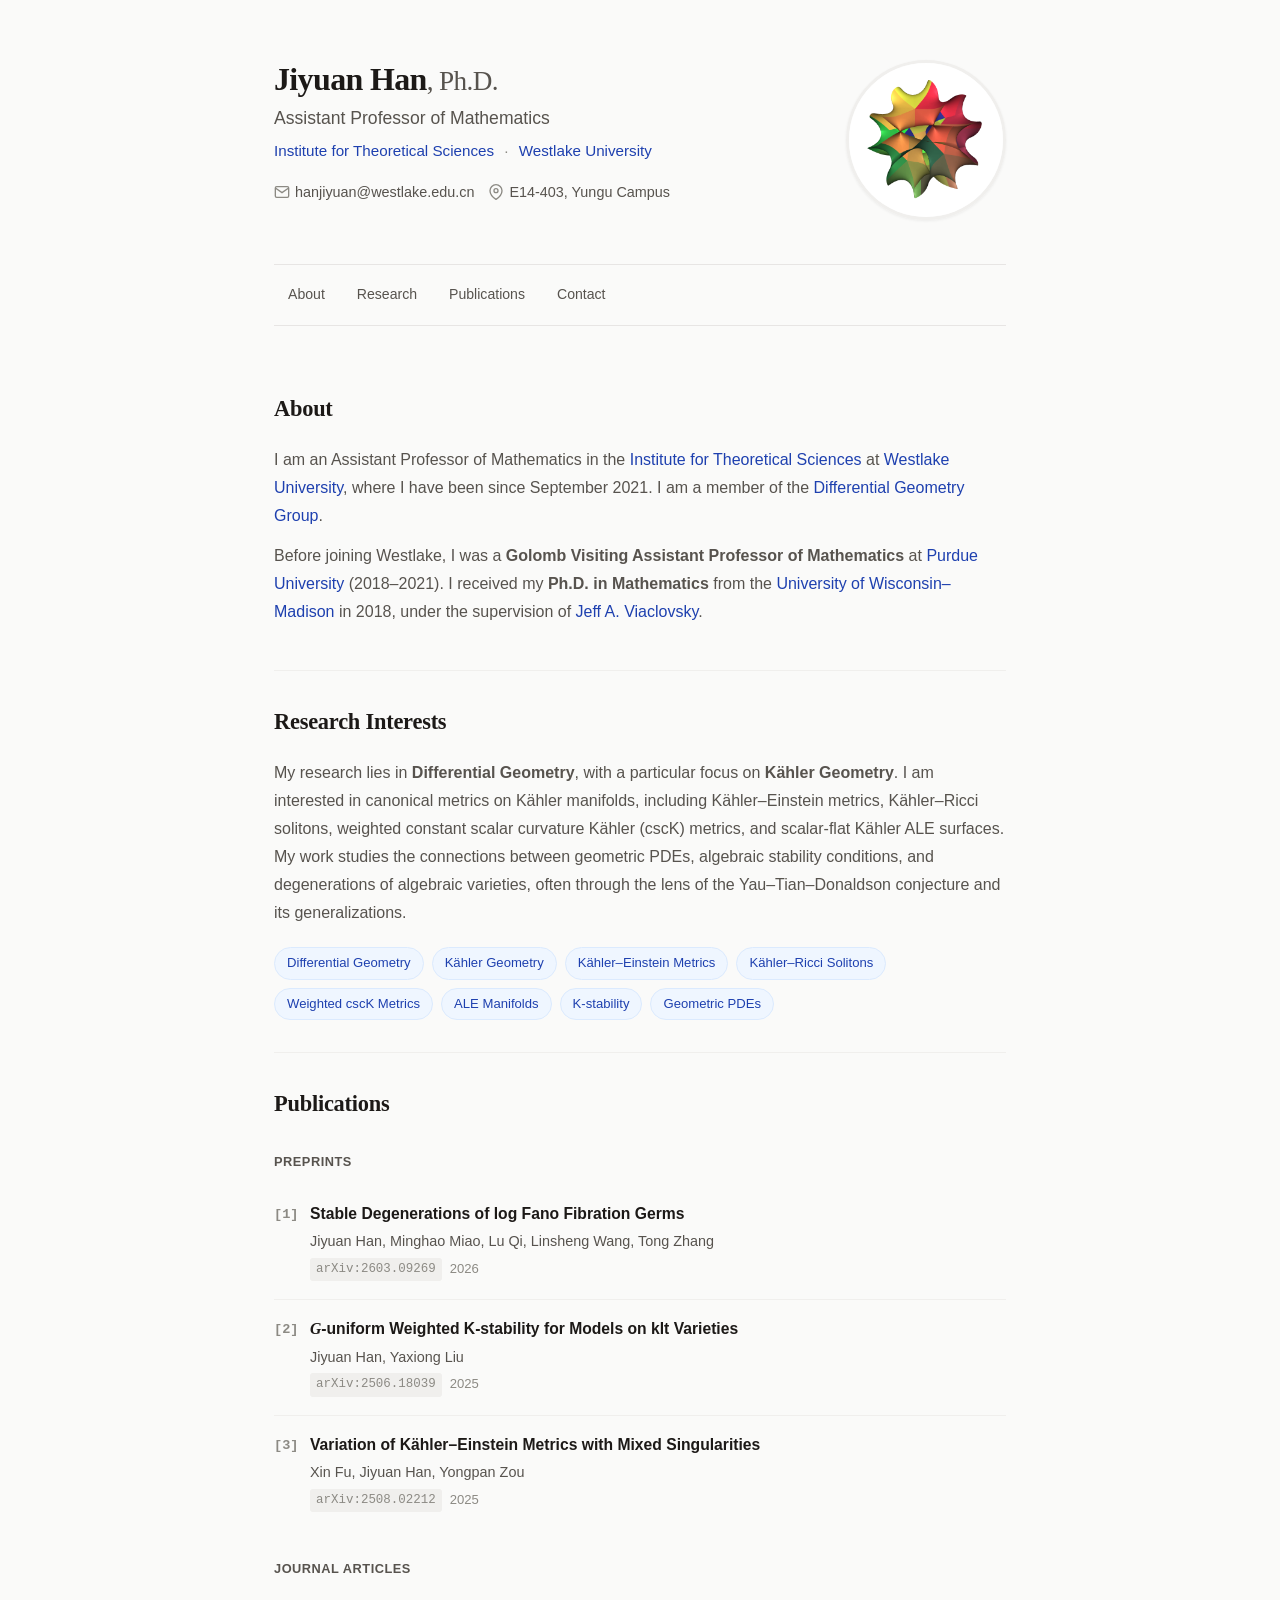
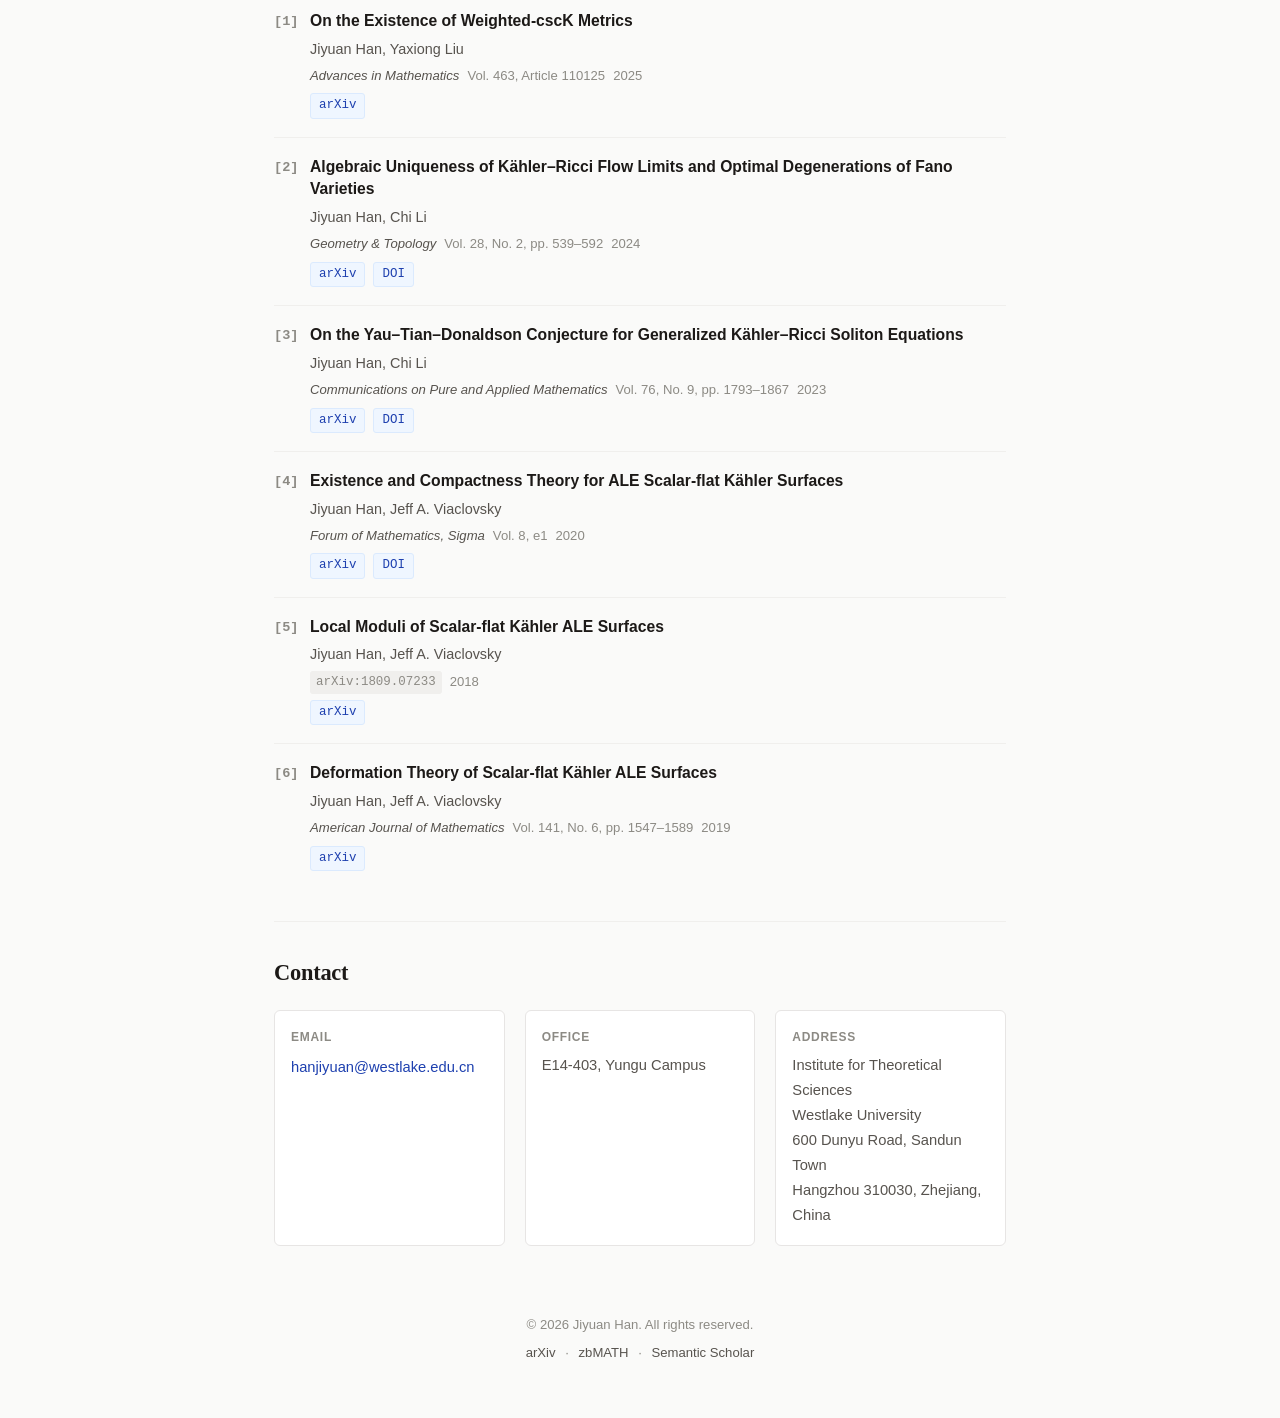
==== index.html @ f7e708d5 "Initial commit: academic website for Jiyuan Han" ====
<!DOCTYPE html>
<html lang="en">
<head>
    <meta charset="UTF-8">
    <meta name="viewport" content="width=device-width, initial-scale=1.0">
    <meta name="description" content="Jiyuan Han — Assistant Professor of Mathematics at Westlake University. Research in Differential Geometry and Kähler Geometry.">
    <meta name="author" content="Jiyuan Han">
    <title>Jiyuan Han — Westlake University</title>
    <link rel="stylesheet" href="assets/css/style.css">
    <link rel="icon" type="image/png" href="data:image/svg+xml,<svg xmlns='http://www.w3.org/2000/svg' viewBox='0 0 100 100'><text y='.9em' font-size='90'>🔬</text></svg>">
</head>
<body>
    <div class="container">
        <!-- Header -->
        <header class="header">
            <div class="header-content">
                <div class="header-text">
                    <h1>Jiyuan Han<span class="phd">, Ph.D.</span></h1>
                    <p class="title">Assistant Professor of Mathematics</p>
                    <p class="affiliation">
                        <a href="https://its.westlake.edu.cn/" target="_blank" rel="noopener">Institute for Theoretical Sciences</a>
                        <span class="separator">·</span>
                        <a href="https://en.westlake.edu.cn/" target="_blank" rel="noopener">Westlake University</a>
                    </p>
                    <div class="contact-links">
                        <a href="mailto:hanjiyuan@westlake.edu.cn" class="contact-item">
                            <svg width="16" height="16" viewBox="0 0 24 24" fill="none" stroke="currentColor" stroke-width="2"><path d="M4 4h16c1.1 0 2 .9 2 2v12c0 1.1-.9 2-2 2H4c-1.1 0-2-.9-2-2V6c0-1.1.9-2 2-2z"/><polyline points="22,6 12,13 2,6"/></svg>
                            hanjiyuan@westlake.edu.cn
                        </a>
                        <span class="contact-item">
                            <svg width="16" height="16" viewBox="0 0 24 24" fill="none" stroke="currentColor" stroke-width="2"><path d="M21 10c0 7-9 13-9 13s-9-6-9-13a9 9 0 0 1 18 0z"/><circle cx="12" cy="10" r="3"/></svg>
                            E14-403, Yungu Campus
                        </span>
                    </div>
                </div>
                <div class="header-photo">
                    <img src="assets/images/calabi-yau.jpg" alt="Calabi-Yau quintic manifold — a 2D cross-section of the real 6D manifold, visualized by Andrew J. Hanson" width="180" height="180">
                </div>
            </div>
        </header>

        <!-- Navigation -->
        <nav class="nav">
            <a href="#about">About</a>
            <a href="#research">Research</a>
            <a href="#publications">Publications</a>
            <a href="#contact">Contact</a>
        </nav>

        <!-- About -->
        <section id="about">
            <h2>About</h2>
            <p>
                I am an Assistant Professor of Mathematics in the
                <a href="https://its.westlake.edu.cn/" target="_blank" rel="noopener">Institute for Theoretical Sciences</a>
                at <a href="https://en.westlake.edu.cn/" target="_blank" rel="noopener">Westlake University</a>,
                where I have been since September 2021. I am a member of the
                <a href="https://its.westlake.edu.cn/Research/Fields/Differential_Geometry.htm" target="_blank" rel="noopener">Differential Geometry Group</a>.
            </p>
            <p>
                Before joining Westlake, I was a <strong>Golomb Visiting Assistant Professor of Mathematics</strong>
                at <a href="https://www.purdue.edu/" target="_blank" rel="noopener">Purdue University</a> (2018–2021).
                I received my <strong>Ph.D. in Mathematics</strong> from the
                <a href="https://www.wisc.edu/" target="_blank" rel="noopener">University of Wisconsin–Madison</a> in 2018,
                under the supervision of <a href="https://sites.google.com/view/jeffviaclovsky" target="_blank" rel="noopener">Jeff A. Viaclovsky</a>.
            </p>
        </section>

        <!-- Research Interests -->
        <section id="research">
            <h2>Research Interests</h2>
            <p>
                My research lies in <strong>Differential Geometry</strong>, with a particular focus on
                <strong>Kähler Geometry</strong>. I am interested in canonical metrics on Kähler manifolds,
                including Kähler–Einstein metrics, Kähler–Ricci solitons, weighted constant scalar curvature
                Kähler (cscK) metrics, and scalar-flat Kähler ALE surfaces. My work studies the connections
                between geometric PDEs, algebraic stability conditions, and degenerations of algebraic varieties,
                often through the lens of the Yau–Tian–Donaldson conjecture and its generalizations.
            </p>
            <div class="keywords">
                <span>Differential Geometry</span>
                <span>Kähler Geometry</span>
                <span>Kähler–Einstein Metrics</span>
                <span>Kähler–Ricci Solitons</span>
                <span>Weighted cscK Metrics</span>
                <span>ALE Manifolds</span>
                <span>K-stability</span>
                <span>Geometric PDEs</span>
            </div>
        </section>

        <!-- Publications -->
        <section id="publications">
            <h2>Publications</h2>

            <h3>Preprints</h3>
            <ol class="pubs">
                <li class="pub">
                    <div class="pub-title">
                        <a href="https://arxiv.org/abs/2603.09269" target="_blank" rel="noopener">Stable Degenerations of log Fano Fibration Germs</a>
                    </div>
                    <div class="pub-authors">
                        Jiyuan Han, Minghao Miao, Lu Qi, Linsheng Wang, Tong Zhang
                    </div>
                    <div class="pub-meta">
                        <span class="pub-tag">arXiv:2603.09269</span>
                        <span>2026</span>
                    </div>
                </li>
                <li class="pub">
                    <div class="pub-title">
                        <a href="https://arxiv.org/abs/2506.18039" target="_blank" rel="noopener">
                            <span class="math-stylized">G</span>-uniform Weighted K-stability for Models on klt Varieties
                        </a>
                    </div>
                    <div class="pub-authors">
                        Jiyuan Han, Yaxiong Liu
                    </div>
                    <div class="pub-meta">
                        <span class="pub-tag">arXiv:2506.18039</span>
                        <span>2025</span>
                    </div>
                </li>
                <li class="pub">
                    <div class="pub-title">
                        <a href="https://arxiv.org/abs/2508.02212" target="_blank" rel="noopener">Variation of Kähler–Einstein Metrics with Mixed Singularities</a>
                    </div>
                    <div class="pub-authors">
                        Xin Fu, Jiyuan Han, Yongpan Zou
                    </div>
                    <div class="pub-meta">
                        <span class="pub-tag">arXiv:2508.02212</span>
                        <span>2025</span>
                    </div>
                </li>
            </ol>

            <h3>Journal Articles</h3>
            <ol class="pubs">
                <li class="pub">
                    <div class="pub-title">
                        <a href="https://arxiv.org/abs/2406.10939" target="_blank" rel="noopener">On the Existence of Weighted-cscK Metrics</a>
                    </div>
                    <div class="pub-authors">
                        Jiyuan Han, Yaxiong Liu
                    </div>
                    <div class="pub-meta">
                        <span class="pub-journal">Advances in Mathematics</span>
                        <span>Vol. 463, Article 110125</span>
                        <span>2025</span>
                    </div>
                    <div class="pub-links">
                        <a href="https://arxiv.org/abs/2406.10939" target="_blank" rel="noopener" class="pub-link">arXiv</a>
                    </div>
                </li>
                <li class="pub">
                    <div class="pub-title">
                        <a href="https://arxiv.org/abs/2009.01010" target="_blank" rel="noopener">Algebraic Uniqueness of Kähler–Ricci Flow Limits and Optimal Degenerations of Fano Varieties</a>
                    </div>
                    <div class="pub-authors">
                        Jiyuan Han, Chi Li
                    </div>
                    <div class="pub-meta">
                        <span class="pub-journal">Geometry &amp; Topology</span>
                        <span>Vol. 28, No. 2, pp. 539–592</span>
                        <span>2024</span>
                    </div>
                    <div class="pub-links">
                        <a href="https://arxiv.org/abs/2009.01010" target="_blank" rel="noopener" class="pub-link">arXiv</a>
                        <a href="https://doi.org/10.2140/gt.2024.28.539" target="_blank" rel="noopener" class="pub-link">DOI</a>
                    </div>
                </li>
                <li class="pub">
                    <div class="pub-title">
                        <a href="https://arxiv.org/abs/2006.00903" target="_blank" rel="noopener">On the Yau–Tian–Donaldson Conjecture for Generalized Kähler–Ricci Soliton Equations</a>
                    </div>
                    <div class="pub-authors">
                        Jiyuan Han, Chi Li
                    </div>
                    <div class="pub-meta">
                        <span class="pub-journal">Communications on Pure and Applied Mathematics</span>
                        <span>Vol. 76, No. 9, pp. 1793–1867</span>
                        <span>2023</span>
                    </div>
                    <div class="pub-links">
                        <a href="https://arxiv.org/abs/2006.00903" target="_blank" rel="noopener" class="pub-link">arXiv</a>
                        <a href="https://doi.org/10.1002/cpa.22053" target="_blank" rel="noopener" class="pub-link">DOI</a>
                    </div>
                </li>
                <li class="pub">
                    <div class="pub-title">
                        <a href="https://arxiv.org/abs/1901.05611" target="_blank" rel="noopener">Existence and Compactness Theory for ALE Scalar-flat Kähler Surfaces</a>
                    </div>
                    <div class="pub-authors">
                        Jiyuan Han, Jeff A. Viaclovsky
                    </div>
                    <div class="pub-meta">
                        <span class="pub-journal">Forum of Mathematics, Sigma</span>
                        <span>Vol. 8, e1</span>
                        <span>2020</span>
                    </div>
                    <div class="pub-links">
                        <a href="https://arxiv.org/abs/1901.05611" target="_blank" rel="noopener" class="pub-link">arXiv</a>
                        <a href="https://doi.org/10.1017/fms.2019.42" target="_blank" rel="noopener" class="pub-link">DOI</a>
                    </div>
                </li>
                <li class="pub">
                    <div class="pub-title">
                        <a href="https://arxiv.org/abs/1809.07233" target="_blank" rel="noopener">Local Moduli of Scalar-flat Kähler ALE Surfaces</a>
                    </div>
                    <div class="pub-authors">
                        Jiyuan Han, Jeff A. Viaclovsky
                    </div>
                    <div class="pub-meta">
                        <span class="pub-tag">arXiv:1809.07233</span>
                        <span>2018</span>
                    </div>
                    <div class="pub-links">
                        <a href="https://arxiv.org/abs/1809.07233" target="_blank" rel="noopener" class="pub-link">arXiv</a>
                    </div>
                </li>
                <li class="pub">
                    <div class="pub-title">
                        <a href="https://arxiv.org/abs/1605.05267" target="_blank" rel="noopener">Deformation Theory of Scalar-flat Kähler ALE Surfaces</a>
                    </div>
                    <div class="pub-authors">
                        Jiyuan Han, Jeff A. Viaclovsky
                    </div>
                    <div class="pub-meta">
                        <span class="pub-journal">American Journal of Mathematics</span>
                        <span>Vol. 141, No. 6, pp. 1547–1589</span>
                        <span>2019</span>
                    </div>
                    <div class="pub-links">
                        <a href="https://arxiv.org/abs/1605.05267" target="_blank" rel="noopener" class="pub-link">arXiv</a>
                    </div>
                </li>
            </ol>
        </section>

        <!-- Contact -->
        <section id="contact">
            <h2>Contact</h2>
            <div class="contact-grid">
                <div class="contact-card">
                    <div class="contact-label">Email</div>
                    <a href="mailto:hanjiyuan@westlake.edu.cn">hanjiyuan@westlake.edu.cn</a>
                </div>
                <div class="contact-card">
                    <div class="contact-label">Office</div>
                    <span>E14-403, Yungu Campus</span>
                </div>
                <div class="contact-card">
                    <div class="contact-label">Address</div>
                    <span>Institute for Theoretical Sciences<br>
                    Westlake University<br>
                    600 Dunyu Road, Sandun Town<br>
                    Hangzhou 310030, Zhejiang, China</span>
                </div>
            </div>
        </section>

        <!-- Footer -->
        <footer>
            <p>&copy; 2026 Jiyuan Han. All rights reserved.</p>
            <p class="footer-links">
                <a href="https://arxiv.org/search/?query=Jiyuan+Han&searchtype=author" target="_blank" rel="noopener">arXiv</a>
                <span class="separator">·</span>
                <a href="https://zbmath.org/authors/han.jiyuan" target="_blank" rel="noopener">zbMATH</a>
                <span class="separator">·</span>
                <a href="https://www.semanticscholar.org/author/Jiyuan-Han/2307039383" target="_blank" rel="noopener">Semantic Scholar</a>
            </p>
        </footer>
    </div>
</body>
</html>
---- assets/css/style.css ----
/* ============================================================
   Jiyuan Han — Academic Personal Website
   ============================================================ */

/* --- CSS Variables --- */
:root {
    --color-bg: #fafaf9;
    --color-surface: #ffffff;
    --color-text: #1c1917;
    --color-text-secondary: #57534e;
    --color-text-muted: #8c8a84;
    --color-accent: #1e40af;
    --color-accent-hover: #1e3a8a;
    --color-border: #e7e5e4;
    --color-border-light: #f0efed;
    --color-tag-bg: #eff6ff;
    --color-tag-text: #1e40af;
    --color-tag-border: #dbeafe;
    --font-serif: 'Source Serif 4', 'Charter', 'Georgia', 'Times New Roman', serif;
    --font-sans: -apple-system, BlinkMacSystemFont, 'Segoe UI', 'Inter', Roboto, 'Helvetica Neue', sans-serif;
    --font-mono: 'SF Mono', 'Fira Code', 'Fira Mono', 'Roboto Mono', monospace;
    --max-width: 780px;
    --radius: 6px;
}

/* --- Reset & Base --- */
*, *::before, *::after {
    box-sizing: border-box;
    margin: 0;
    padding: 0;
}

html {
    scroll-behavior: smooth;
    scroll-padding-top: 80px;
}

body {
    font-family: var(--font-sans);
    font-size: 16px;
    line-height: 1.7;
    color: var(--color-text);
    background-color: var(--color-bg);
    -webkit-font-smoothing: antialiased;
    -moz-osx-font-smoothing: grayscale;
}

/* --- Container --- */
.container {
    max-width: var(--max-width);
    margin: 0 auto;
    padding: 0 24px;
}

/* --- Header --- */
.header {
    padding: 60px 0 36px;
    border-bottom: 1px solid var(--color-border);
    margin-bottom: 0;
}

.header-content {
    display: flex;
    align-items: flex-start;
    justify-content: space-between;
    gap: 32px;
}

.header-text h1 {
    font-family: var(--font-serif);
    font-size: 2rem;
    font-weight: 600;
    color: var(--color-text);
    letter-spacing: -0.02em;
    line-height: 1.2;
    margin-bottom: 6px;
}

.header-text h1 .phd {
    font-weight: 400;
    color: var(--color-text-secondary);
    font-size: 0.85em;
}

.header-text .title {
    font-size: 1.1rem;
    color: var(--color-text-secondary);
    margin-bottom: 4px;
    font-weight: 400;
}

.header-text .affiliation {
    font-size: 0.95rem;
    color: var(--color-text-secondary);
    margin-bottom: 16px;
}

.header-text .affiliation a {
    color: var(--color-accent);
    text-decoration: none;
    font-weight: 500;
}

.header-text .affiliation a:hover {
    text-decoration: underline;
}

.separator {
    color: var(--color-text-muted);
    margin: 0 6px;
}

.contact-links {
    display: flex;
    flex-wrap: wrap;
    gap: 14px;
}

.contact-item {
    display: inline-flex;
    align-items: center;
    gap: 5px;
    font-size: 0.9rem;
    color: var(--color-text-secondary);
    text-decoration: none;
}

.contact-item[href]:hover {
    color: var(--color-accent);
    text-decoration: underline;
}

.contact-item svg {
    flex-shrink: 0;
    color: var(--color-text-muted);
}

.header-photo {
    flex-shrink: 0;
}

.header-photo img {
    width: 160px;
    height: 160px;
    border-radius: 50%;
    object-fit: cover;
    border: 3px solid var(--color-border-light);
    box-shadow: 0 1px 3px rgba(0,0,0,0.06);
}

/* --- Navigation --- */
.nav {
    display: flex;
    gap: 4px;
    padding: 12px 0;
    margin-bottom: 32px;
    border-bottom: 1px solid var(--color-border);
    flex-wrap: wrap;
    position: sticky;
    top: 0;
    background-color: rgba(250, 250, 249, 0.92);
    backdrop-filter: blur(8px);
    -webkit-backdrop-filter: blur(8px);
    z-index: 10;
}

.nav a {
    display: inline-block;
    padding: 6px 14px;
    font-size: 0.88rem;
    font-weight: 500;
    color: var(--color-text-secondary);
    text-decoration: none;
    border-radius: var(--radius);
    transition: background-color 0.15s ease, color 0.15s ease;
}

.nav a:hover {
    background-color: var(--color-border-light);
    color: var(--color-text);
}

/* --- Sections --- */
section {
    padding: 32px 0;
    border-bottom: 1px solid var(--color-border-light);
}

section:last-of-type {
    border-bottom: none;
}

section h2 {
    font-family: var(--font-serif);
    font-size: 1.4rem;
    font-weight: 600;
    color: var(--color-text);
    margin-bottom: 18px;
    letter-spacing: -0.01em;
    position: relative;
}

section h3 {
    font-size: 1.05rem;
    font-weight: 600;
    color: var(--color-text-secondary);
    margin: 28px 0 12px;
    text-transform: uppercase;
    letter-spacing: 0.04em;
    font-size: 0.8rem;
}

section p {
    margin-bottom: 12px;
    color: var(--color-text-secondary);
    line-height: 1.75;
}

section a {
    color: var(--color-accent);
    text-decoration: none;
}

section a:hover {
    text-decoration: underline;
}

/* --- Keywords --- */
.keywords {
    display: flex;
    flex-wrap: wrap;
    gap: 8px;
    margin-top: 20px;
}

.keywords span {
    display: inline-block;
    padding: 4px 12px;
    font-size: 0.82rem;
    font-weight: 500;
    color: var(--color-tag-text);
    background-color: var(--color-tag-bg);
    border: 1px solid var(--color-tag-border);
    border-radius: 999px;
    white-space: nowrap;
}

/* --- Publications --- */
.pubs {
    list-style: none;
    counter-reset: pub-counter;
    padding-left: 0;
}

.pub {
    position: relative;
    padding: 18px 0 18px 36px;
    border-bottom: 1px solid var(--color-border-light);
}

.pub:last-child {
    border-bottom: none;
}

.pub::before {
    counter-increment: pub-counter;
    content: "[" counter(pub-counter) "]";
    position: absolute;
    left: 0;
    top: 18px;
    font-size: 0.85rem;
    font-weight: 600;
    color: var(--color-text-muted);
    font-family: var(--font-mono);
}

.pub-title {
    font-size: 0.98rem;
    font-weight: 600;
    line-height: 1.45;
    margin-bottom: 4px;
}

.pub-title a {
    color: var(--color-text);
    text-decoration: none;
}

.pub-title a:hover {
    color: var(--color-accent);
    text-decoration: underline;
}

.math-stylized {
    font-family: 'Latin Modern Math', 'Cambria Math', 'STIX Two Math', serif;
    font-style: italic;
}

.pub-authors {
    font-size: 0.9rem;
    color: var(--color-text-secondary);
    margin-bottom: 4px;
}

.pub-meta {
    font-size: 0.82rem;
    color: var(--color-text-muted);
    display: flex;
    flex-wrap: wrap;
    gap: 8px;
}

.pub-meta .pub-journal {
    font-style: italic;
    color: var(--color-text-secondary);
}

.pub-meta .pub-tag {
    font-family: var(--font-mono);
    font-size: 0.78rem;
    color: var(--color-text-muted);
    background-color: var(--color-border-light);
    padding: 1px 6px;
    border-radius: 3px;
}

.pub-links {
    margin-top: 6px;
    display: flex;
    gap: 8px;
}

.pub-link {
    font-family: var(--font-mono);
    font-size: 0.78rem;
    padding: 1px 8px;
    background-color: var(--color-tag-bg);
    color: var(--color-accent);
    border-radius: 3px;
    text-decoration: none;
    border: 1px solid var(--color-tag-border);
    transition: background-color 0.15s ease;
}

.pub-link:hover {
    background-color: var(--color-tag-border);
    text-decoration: none;
}

/* --- Talks --- */
.talks-list {
    list-style: none;
    padding-left: 0;
}

.talks-list li {
    padding: 14px 0;
    border-bottom: 1px solid var(--color-border-light);
}

.talks-list li:last-child {
    border-bottom: none;
}

.talk-title {
    font-weight: 600;
    font-size: 0.95rem;
    color: var(--color-text);
    margin-bottom: 2px;
}

.talk-venue {
    font-size: 0.88rem;
    color: var(--color-text-secondary);
}

.talk-date {
    font-size: 0.8rem;
    color: var(--color-text-muted);
}

/* --- Contact --- */
.contact-grid {
    display: grid;
    grid-template-columns: repeat(auto-fit, minmax(200px, 1fr));
    gap: 20px;
    margin-top: 8px;
}

.contact-card {
    padding: 16px;
    background-color: var(--color-surface);
    border: 1px solid var(--color-border);
    border-radius: var(--radius);
}

.contact-card .contact-label {
    font-size: 0.75rem;
    font-weight: 600;
    text-transform: uppercase;
    letter-spacing: 0.06em;
    color: var(--color-text-muted);
    margin-bottom: 6px;
}

.contact-card a {
    font-size: 0.92rem;
    color: var(--color-accent);
    text-decoration: none;
    word-break: break-all;
}

.contact-card a:hover {
    text-decoration: underline;
}

.contact-card span {
    font-size: 0.92rem;
    color: var(--color-text-secondary);
    display: block;
}

/* --- Footer --- */
footer {
    padding: 36px 0 48px;
    text-align: center;
    font-size: 0.82rem;
    color: var(--color-text-muted);
}

footer p {
    margin-bottom: 6px;
}

.footer-links a {
    color: var(--color-text-secondary);
    text-decoration: none;
}

.footer-links a:hover {
    color: var(--color-accent);
    text-decoration: underline;
}

/* --- Responsive --- */
@media (max-width: 640px) {
    .header {
        padding: 36px 0 28px;
    }

    .header-content {
        flex-direction: column-reverse;
        align-items: flex-start;
        text-align: left;
    }

    .header-photo img {
        width: 120px;
        height: 120px;
    }

    .header-text h1 {
        font-size: 1.6rem;
    }

    .contact-links {
        flex-direction: column;
        gap: 8px;
    }

    .nav {
        gap: 2px;
        padding: 8px 0;
    }

    .nav a {
        padding: 6px 10px;
        font-size: 0.82rem;
    }

    section {
        padding: 24px 0;
    }

    .contact-grid {
        grid-template-columns: 1fr;
    }

    .pub {
        padding-left: 30px;
    }
}

/* --- Print --- */
@media print {
    .nav {
        display: none;
    }

    body {
        background-color: white;
        font-size: 12px;
        line-height: 1.5;
    }

    .container {
        max-width: 100%;
    }

    .header-photo img {
        width: 120px;
        height: 120px;
    }
}
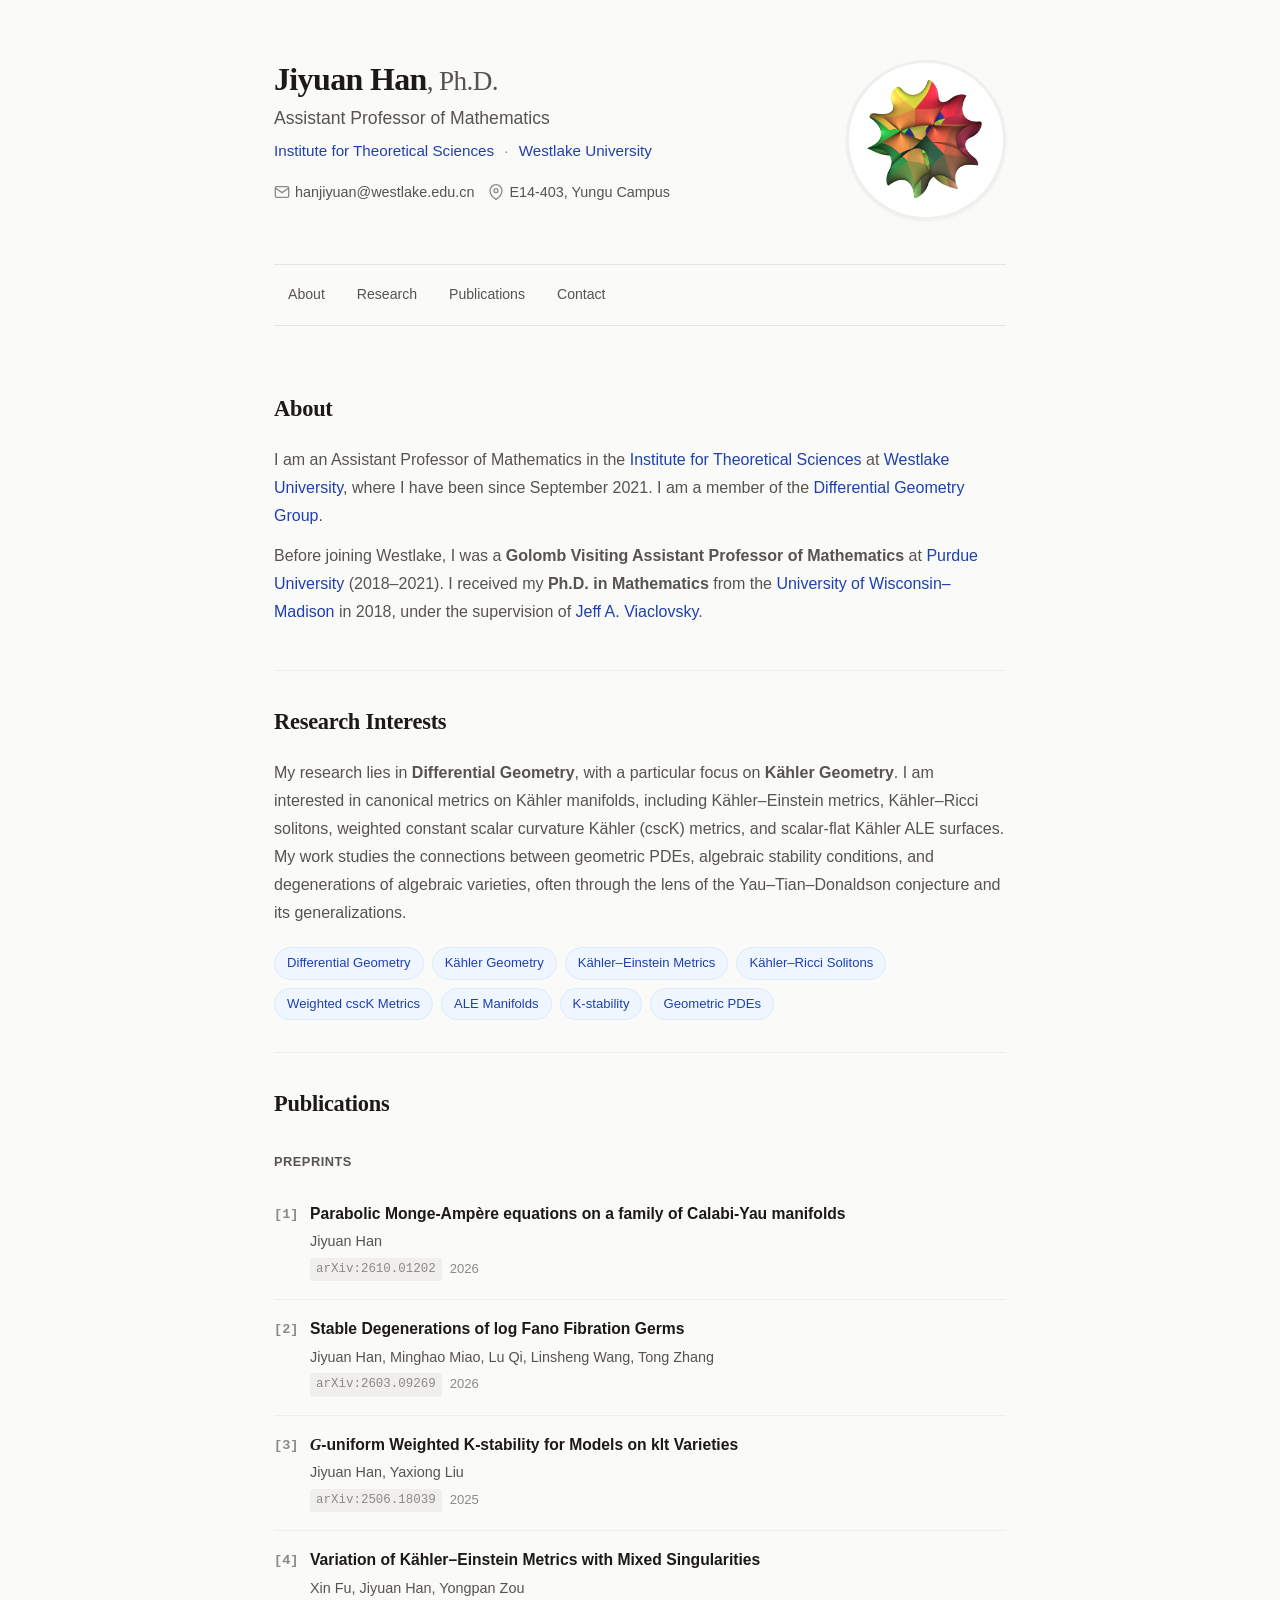
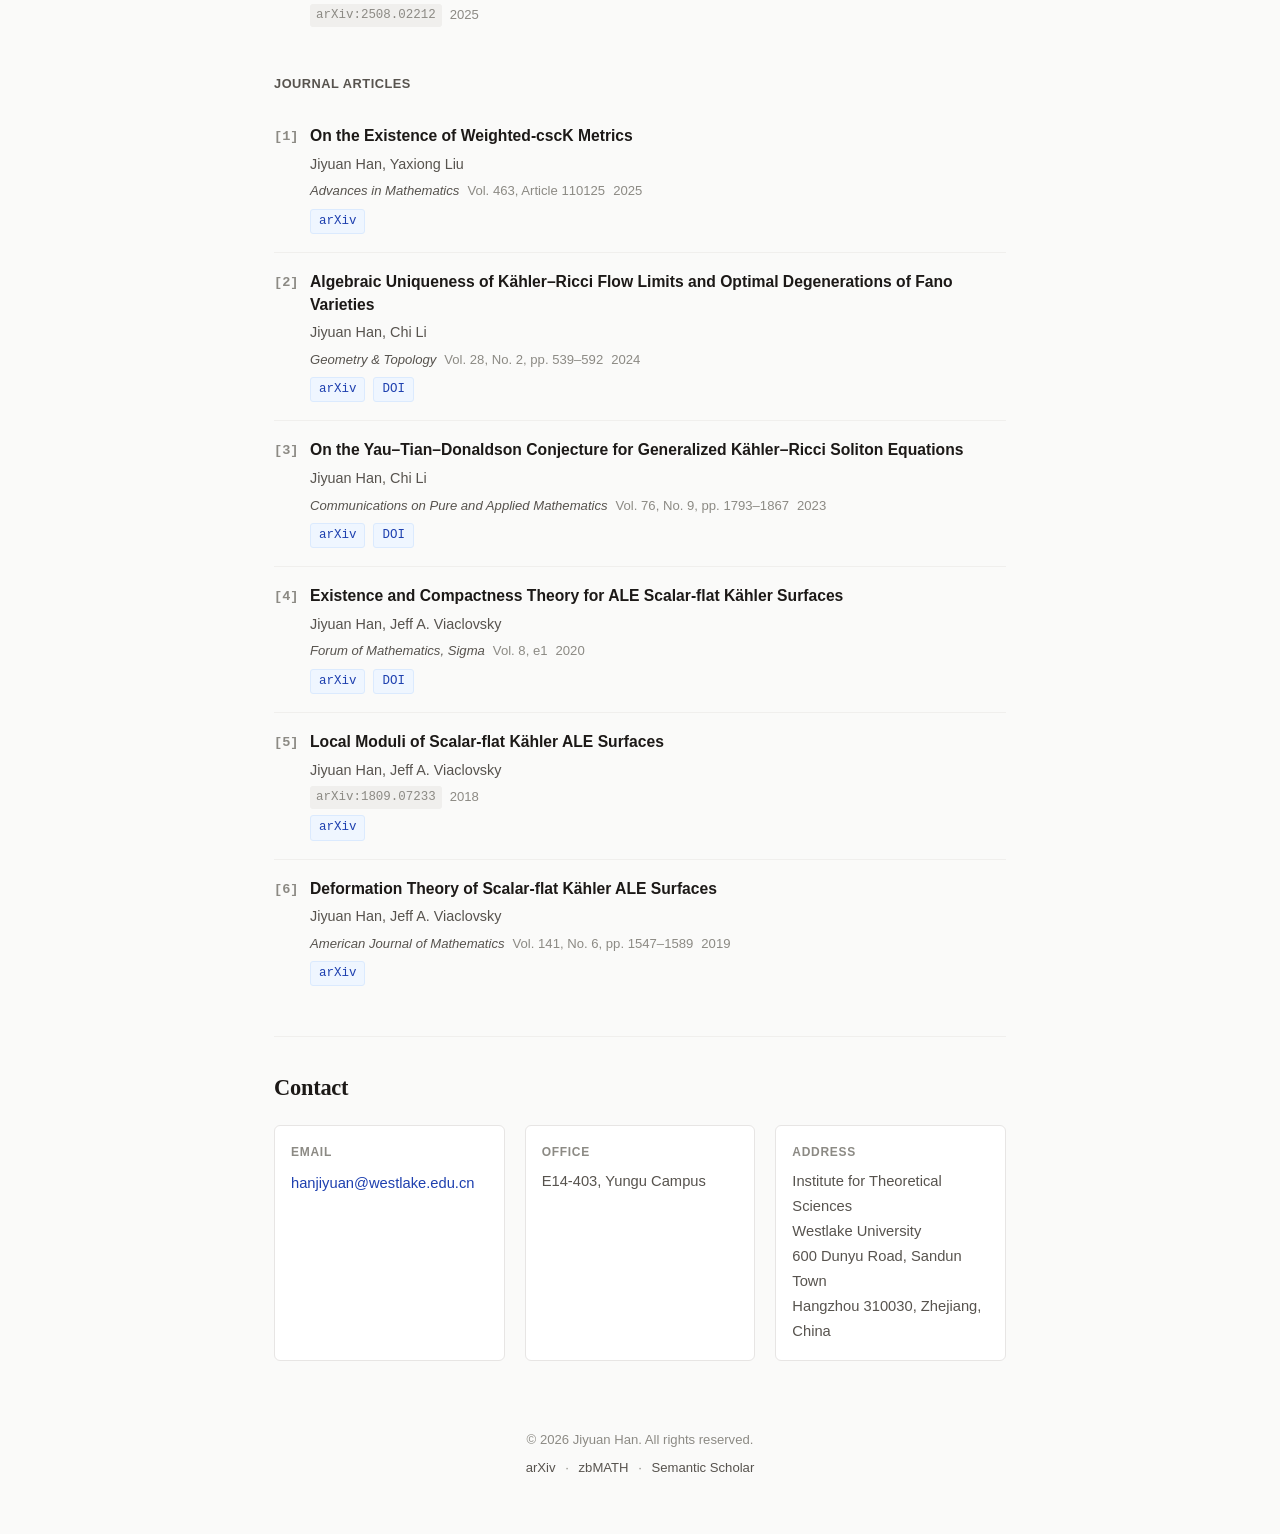
==== commit 02a173ba: "Add Calabi-Yau parabolic Monge-Ampere preprint" ====
--- a/index.html
+++ b/index.html
@@ -3,9 +3,52 @@
 <head>
     <meta charset="UTF-8">
     <meta name="viewport" content="width=device-width, initial-scale=1.0">
-    <meta name="description" content="Jiyuan Han — Assistant Professor of Mathematics at Westlake University. Research in Differential Geometry and Kähler Geometry.">
+    <meta name="description" content="Jiyuan Han — Assistant Professor of Mathematics at Westlake University. Research in Differential Geometry, Kähler Geometry, canonical metrics, and Kähler-Ricci solitons.">
+    <meta name="keywords" content="Jiyuan Han, mathematics, differential geometry, Kähler geometry, Westlake University, Kähler-Einstein, Kähler-Ricci solitons, cscK metrics, ALE manifolds, K-stability">
     <meta name="author" content="Jiyuan Han">
-    <title>Jiyuan Han — Westlake University</title>
+    <meta name="robots" content="index, follow">
+    <link rel="canonical" href="https://jiyuanhan.github.io/jiyuan-han-website/">
+    <meta property="og:title" content="Jiyuan Han — Assistant Professor of Mathematics, Westlake University">
+    <meta property="og:description" content="Research in Differential Geometry, Kähler Geometry, canonical metrics, and Kähler-Ricci solitons.">
+    <meta property="og:type" content="website">
+    <meta property="og:url" content="https://jiyuanhan.github.io/jiyuan-han-website/">
+    <meta property="og:image" content="https://jiyuanhan.github.io/jiyuan-han-website/assets/images/calabi-yau.jpg">
+    <meta name="twitter:card" content="summary">
+    <title>Jiyuan Han — Assistant Professor of Mathematics, Westlake University</title>
+    <script type="application/ld+json">
+    {
+      "@context": "https://schema.org",
+      "@type": "Person",
+      "name": "Jiyuan Han",
+      "url": "https://jiyuanhan.github.io/jiyuan-han-website/",
+      "jobTitle": "Assistant Professor of Mathematics",
+      "email": "hanjiyuan@westlake.edu.cn",
+      "affiliation": {
+        "@type": "Organization",
+        "name": "Westlake University",
+        "department": "Institute for Theoretical Sciences"
+      },
+      "alumniOf": {
+        "@type": "Organization",
+        "name": "University of Wisconsin–Madison"
+      },
+      "knowsAbout": [
+        "Differential Geometry",
+        "Kähler Geometry",
+        "Kähler–Einstein Metrics",
+        "Kähler–Ricci Solitons",
+        "Weighted cscK Metrics",
+        "ALE Manifolds",
+        "K-stability",
+        "Geometric PDEs"
+      ],
+      "sameAs": [
+        "https://zbmath.org/authors/han.jiyuan",
+        "https://www.semanticscholar.org/author/Jiyuan-Han/2307039383",
+        "https://en.westlake.edu.cn/faculty/jiyuan-han.html"
+      ]
+    }
+    </script>
     <link rel="stylesheet" href="assets/css/style.css">
     <link rel="icon" type="image/png" href="data:image/svg+xml,<svg xmlns='http://www.w3.org/2000/svg' viewBox='0 0 100 100'><text y='.9em' font-size='90'>🔬</text></svg>">
 </head>
@@ -97,6 +140,18 @@
             <ol class="pubs">
                 <li class="pub">
                     <div class="pub-title">
+                        <a href="https://arxiv.org/abs/2610.01202" target="_blank" rel="noopener">Parabolic Monge-Ampère equations on a family of Calabi-Yau manifolds</a>
+                    </div>
+                    <div class="pub-authors">
+                        Jiyuan Han
+                    </div>
+                    <div class="pub-meta">
+                        <span class="pub-tag">arXiv:2610.01202</span>
+                        <span>2026</span>
+                    </div>
+                </li>
+                <li class="pub">
+                    <div class="pub-title">
                         <a href="https://arxiv.org/abs/2603.09269" target="_blank" rel="noopener">Stable Degenerations of log Fano Fibration Germs</a>
                     </div>
                     <div class="pub-authors">
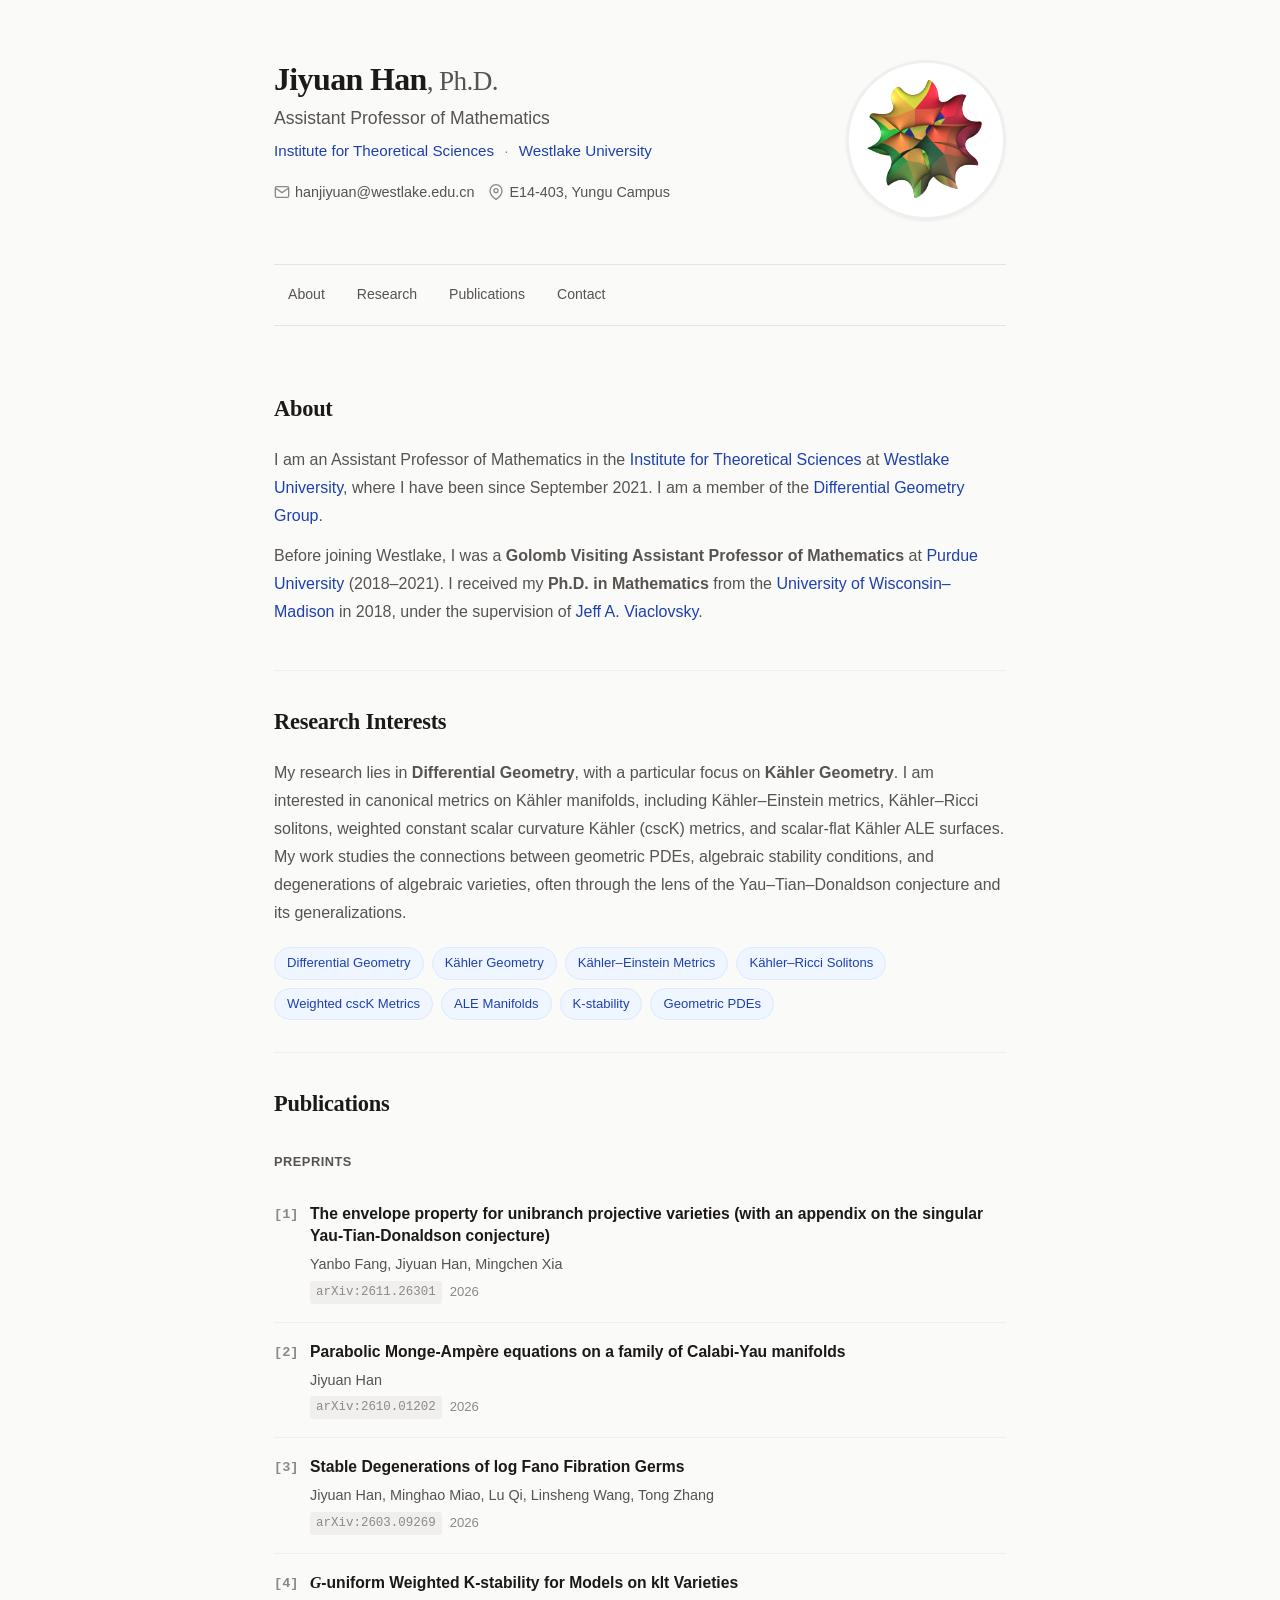
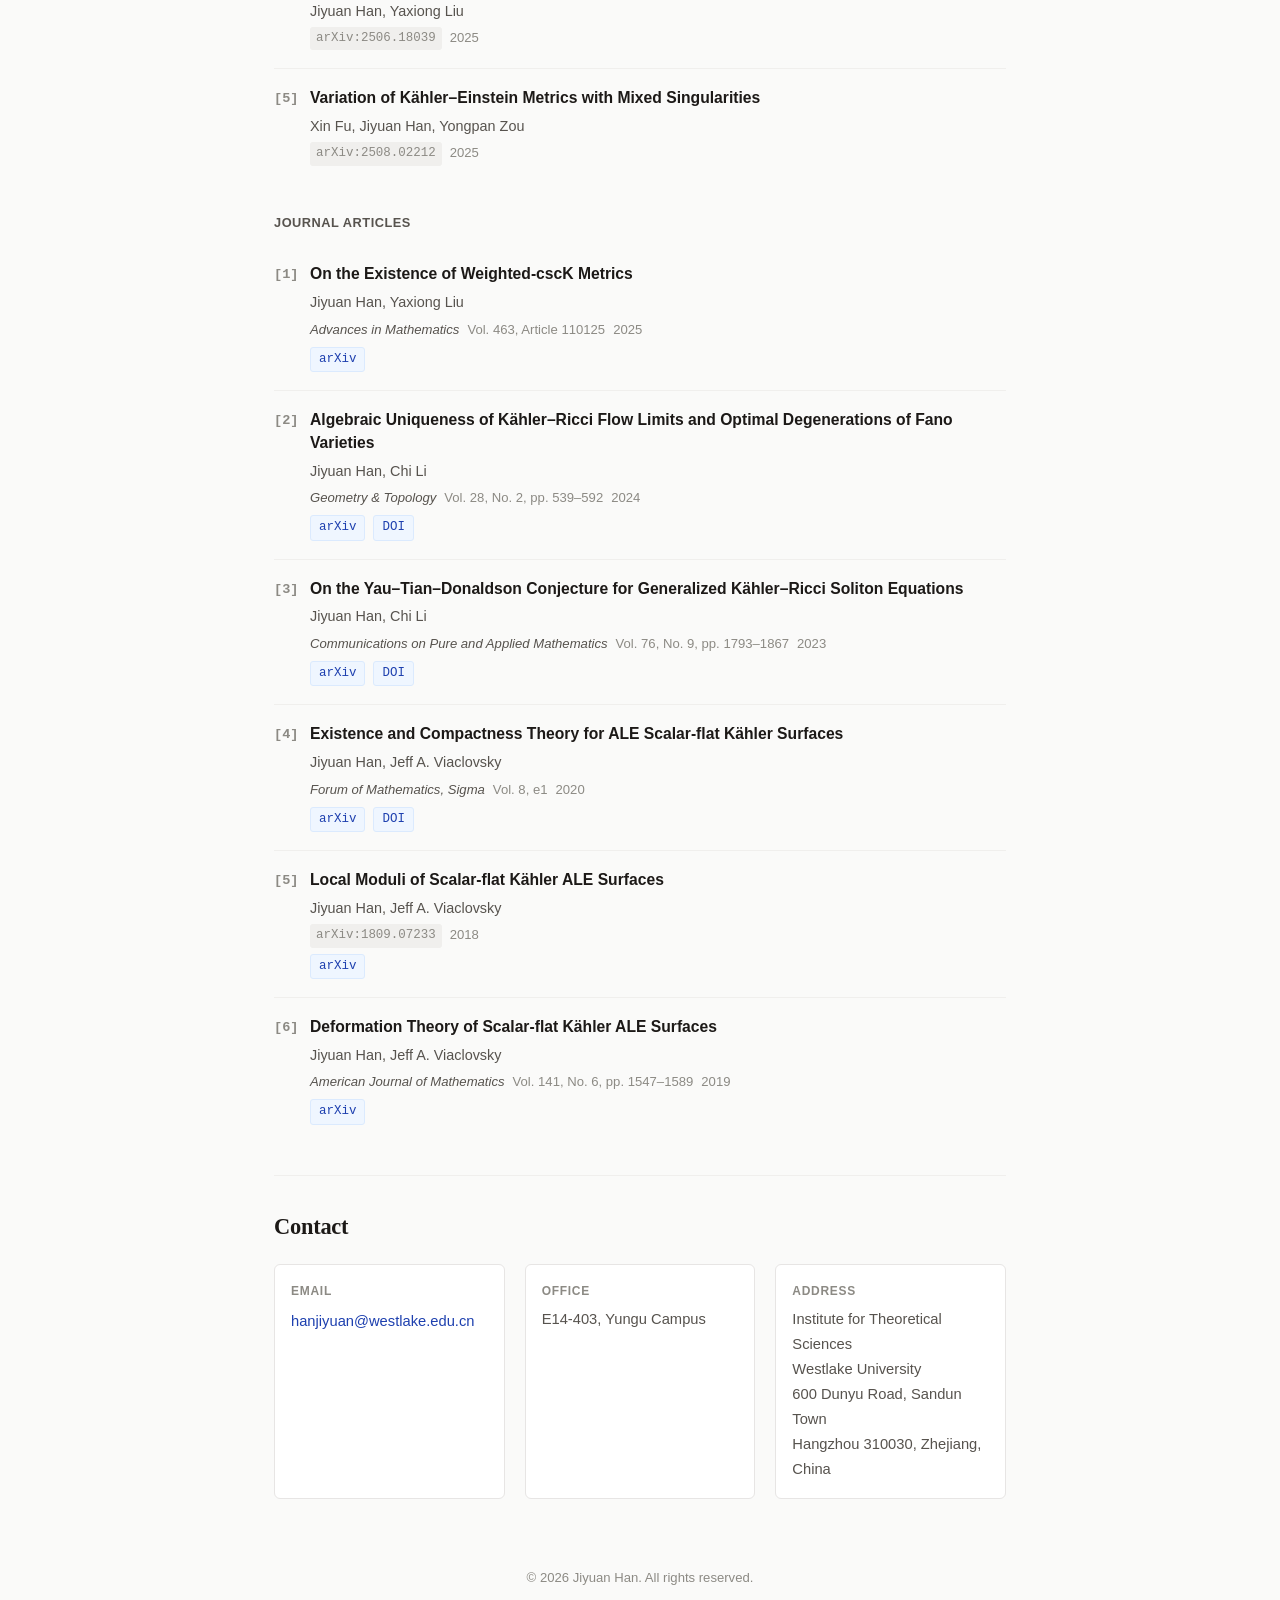
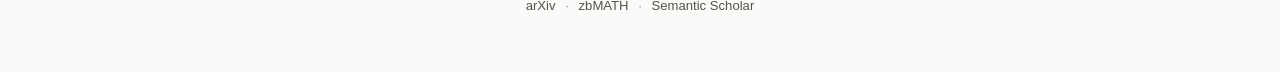
==== commit 6bd9bde5: "Add new publication entry in index.html" ====
--- a/index.html
+++ b/index.html
@@ -138,6 +138,20 @@
 
             <h3>Preprints</h3>
             <ol class="pubs">
+
+                <li class="pub">
+                    <div class="pub-title">
+                        <a href="https://arxiv.org/abs/2611.26301" target="_blank" rel="noopener">The envelope property for unibranch projective varieties (with an appendix on the singular Yau-Tian-Donaldson conjecture)</a>
+                            </div>
+                            <div class="pub-authors">
+                            Yanbo Fang, Jiyuan Han, Mingchen Xia
+                            </div>
+                    <div class="pub-meta">
+                    <span class="pub-tag">arXiv:2611.26301</span>
+                    <span>2026</span>
+                </div>
+                </li>
+                
                 <li class="pub">
                     <div class="pub-title">
                         <a href="https://arxiv.org/abs/2610.01202" target="_blank" rel="noopener">Parabolic Monge-Ampère equations on a family of Calabi-Yau manifolds</a>
